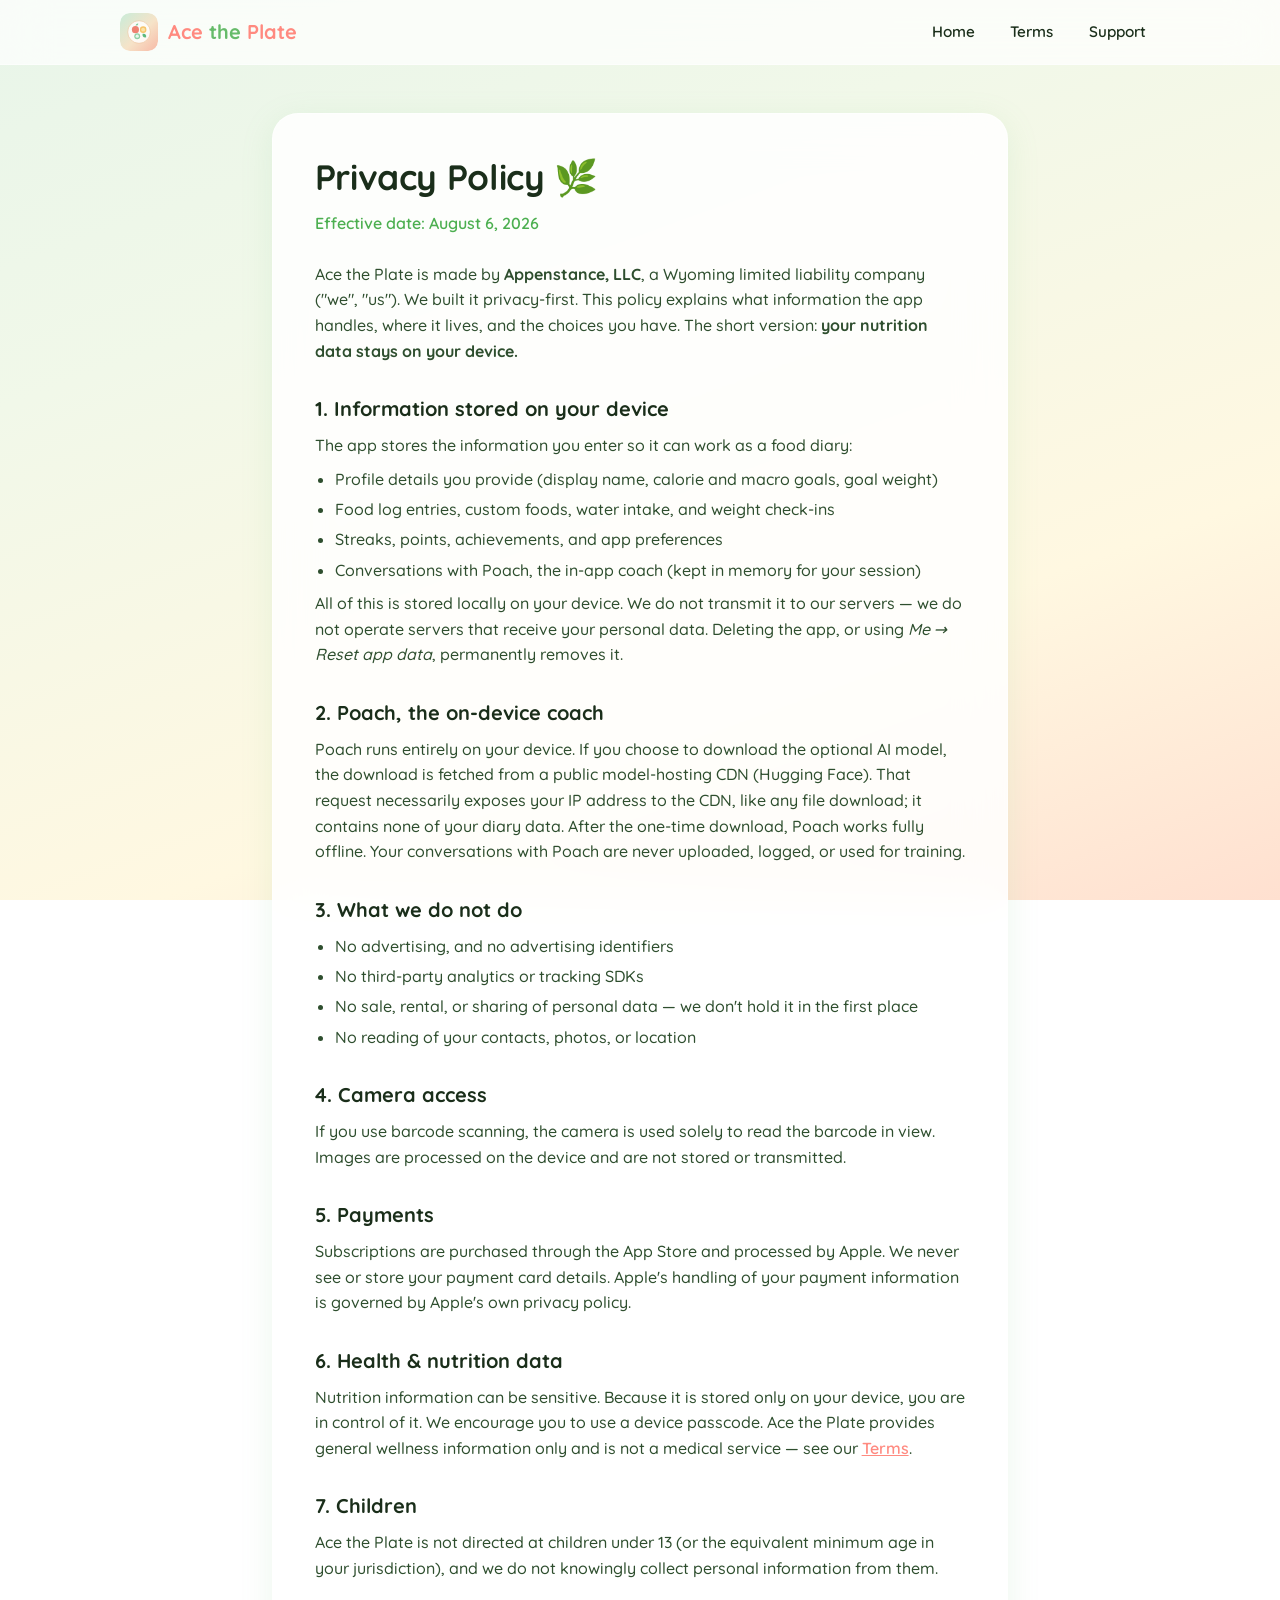
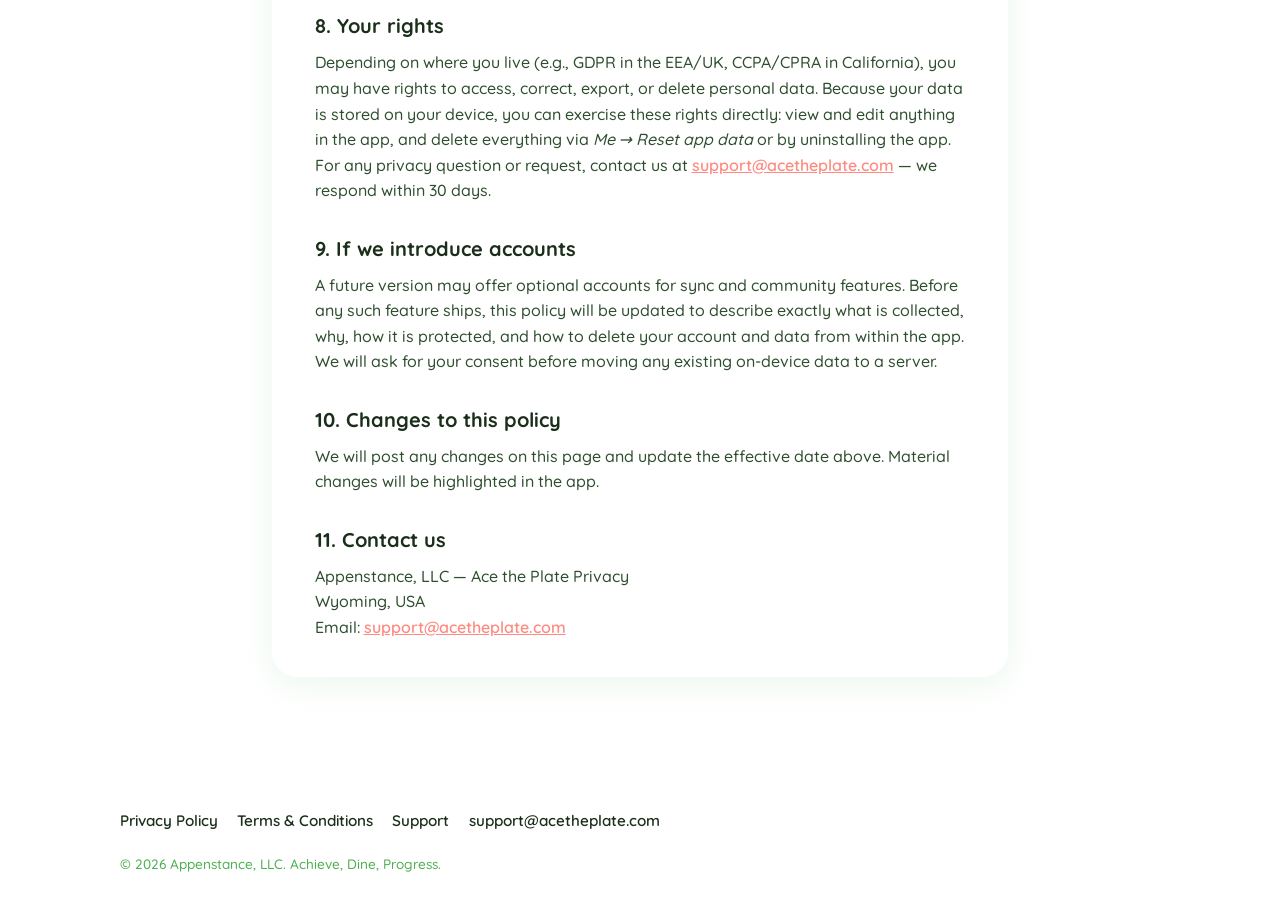
==== privacy.html @ fb05ac9e "Ace the Plate landing site + GitHub Pages deploy Landing page, Privacy Policy, Terms & Conditions, a" ====
<!doctype html>
<html lang="en">
<head>
  <meta charset="UTF-8" />
  <meta
    http-equiv="Content-Security-Policy"
    content="default-src 'self'; style-src 'self' 'unsafe-inline'; img-src 'self' data:; font-src 'self'; connect-src 'none'; script-src 'none'; base-uri 'self'; form-action 'self'; object-src 'none'"
  />
  <meta name="referrer" content="no-referrer" />
  <meta name="viewport" content="width=device-width, initial-scale=1.0" />
  <title>Privacy Policy — Ace the Plate</title>
  <meta name="description" content="Privacy Policy for Ace the Plate. Your nutrition data stays on your device." />
  <link rel="icon" type="image/svg+xml" href="icon.svg" />
  <link rel="stylesheet" href="styles.css" />
</head>
<body>
  <header class="site">
    <div class="wrap">
      <a class="brand" href="index.html">
        <img src="icon.svg" alt="" width="38" height="38" />
        <span><span class="word-ace">Ace</span> <span class="word-the">the</span> <span class="word-ace">Plate</span></span>
      </a>
      <nav class="site-nav" aria-label="Site">
        <a href="index.html">Home</a>
        <a href="terms.html">Terms</a>
        <a href="support.html">Support</a>
      </nav>
    </div>
  </header>

  <main class="legal wrap wrap-narrow">
    <div class="glass-card">
      <h1>Privacy Policy 🌿</h1>
      <p class="updated">Effective date: August 6, 2026</p>

      <p>
        Ace the Plate is made by <strong>Appenstance, LLC</strong>, a Wyoming limited liability company
        ("we", "us"). We built it privacy-first. This policy explains what information the app handles,
        where it lives, and the choices you have. The short version:
        <strong>your nutrition data stays on your device.</strong>
      </p>

      <h2>1. Information stored on your device</h2>
      <p>The app stores the information you enter so it can work as a food diary:</p>
      <ul>
        <li>Profile details you provide (display name, calorie and macro goals, goal weight)</li>
        <li>Food log entries, custom foods, water intake, and weight check-ins</li>
        <li>Streaks, points, achievements, and app preferences</li>
        <li>Conversations with Poach, the in-app coach (kept in memory for your session)</li>
      </ul>
      <p>
        All of this is stored locally on your device. We do not transmit it to our servers — we do not
        operate servers that receive your personal data. Deleting the app, or using
        <em>Me → Reset app data</em>, permanently removes it.
      </p>

      <h2>2. Poach, the on-device coach</h2>
      <p>
        Poach runs entirely on your device. If you choose to download the optional AI model, the download
        is fetched from a public model-hosting CDN (Hugging Face). That request necessarily exposes your
        IP address to the CDN, like any file download; it contains none of your diary data. After the
        one-time download, Poach works fully offline. Your conversations with Poach are never uploaded,
        logged, or used for training.
      </p>

      <h2>3. What we do not do</h2>
      <ul>
        <li>No advertising, and no advertising identifiers</li>
        <li>No third-party analytics or tracking SDKs</li>
        <li>No sale, rental, or sharing of personal data — we don't hold it in the first place</li>
        <li>No reading of your contacts, photos, or location</li>
      </ul>

      <h2>4. Camera access</h2>
      <p>
        If you use barcode scanning, the camera is used solely to read the barcode in view. Images are
        processed on the device and are not stored or transmitted.
      </p>

      <h2>5. Payments</h2>
      <p>
        Subscriptions are purchased through the App Store and processed by Apple. We never see or store
        your payment card details. Apple's handling of your payment information is governed by Apple's
        own privacy policy.
      </p>

      <h2>6. Health &amp; nutrition data</h2>
      <p>
        Nutrition information can be sensitive. Because it is stored only on your device, you are in
        control of it. We encourage you to use a device passcode. Ace the Plate provides general wellness
        information only and is not a medical service — see our <a href="terms.html">Terms</a>.
      </p>

      <h2>7. Children</h2>
      <p>
        Ace the Plate is not directed at children under 13 (or the equivalent minimum age in your
        jurisdiction), and we do not knowingly collect personal information from them.
      </p>

      <h2>8. Your rights</h2>
      <p>
        Depending on where you live (e.g., GDPR in the EEA/UK, CCPA/CPRA in California), you may have
        rights to access, correct, export, or delete personal data. Because your data is stored on your
        device, you can exercise these rights directly: view and edit anything in the app, and delete
        everything via <em>Me → Reset app data</em> or by uninstalling the app. For any privacy question
        or request, contact us at
        <a href="mailto:support@acetheplate.com">support@acetheplate.com</a> — we respond within 30 days.
      </p>

      <h2>9. If we introduce accounts</h2>
      <p>
        A future version may offer optional accounts for sync and community features. Before any such
        feature ships, this policy will be updated to describe exactly what is collected, why, how it is
        protected, and how to delete your account and data from within the app. We will ask for your
        consent before moving any existing on-device data to a server.
      </p>

      <h2>10. Changes to this policy</h2>
      <p>
        We will post any changes on this page and update the effective date above. Material changes will
        be highlighted in the app.
      </p>

      <h2>11. Contact us</h2>
      <p>
        Appenstance, LLC — Ace the Plate Privacy<br />
        Wyoming, USA<br />
        Email: <a href="mailto:support@acetheplate.com">support@acetheplate.com</a>
      </p>
    </div>
  </main>

  <footer class="site">
    <div class="wrap">
      <nav aria-label="Legal">
        <a href="privacy.html">Privacy Policy</a>
        <a href="terms.html">Terms &amp; Conditions</a>
        <a href="support.html">Support</a>
        <a href="mailto:support@acetheplate.com">support@acetheplate.com</a>
      </nav>
      <p class="fine">© 2026 Appenstance, LLC. Achieve, Dine, Progress.</p>
    </div>
  </footer>
</body>
</html>
---- styles.css ----
/* Ace the Plate — marketing site, exact app design tokens (docs/DESIGN_SYSTEM.md) */

@font-face {
  font-family: "Quicksand";
  font-style: normal;
  font-weight: 300 700;
  font-display: swap;
  src: url("fonts/quicksand-latin-var.woff2") format("woff2");
}

@font-face {
  font-family: "Fraunces";
  font-style: normal;
  font-weight: 100 900;
  font-display: swap;
  src: url("fonts/fraunces-latin-var.woff2") format("woff2");
}

:root {
  --coral: #ff8a80;
  --coral-deep: #ff7a70;
  --coral-soft: #ffab91;
  --sage: #66bb6a;
  --sage-light: #81c784;
  --ink: #1a2e1a;
  --leaf: #4caf50;
  --glass: rgba(255, 255, 255, 0.85);
  --glass-border: rgba(255, 255, 255, 0.5);
  --shadow: 0 8px 32px rgba(129, 199, 132, 0.15);
  --glow: 0 12px 34px -10px rgba(255, 138, 128, 0.45);
  --radius-card: 26px;
}

* {
  margin: 0;
  padding: 0;
  box-sizing: border-box;
}

html {
  scroll-behavior: smooth;
}

body {
  font-family: "Quicksand", ui-rounded, "SF Pro Rounded", system-ui, sans-serif;
  color: var(--ink);
  background: linear-gradient(160deg, #e8f5e9 0%, #f1f8e9 30%, #fff8e1 70%, #ffe0d0 100%);
  background-attachment: fixed;
  min-height: 100vh;
  -webkit-font-smoothing: antialiased;
  line-height: 1.6;
}

.wrap {
  max-width: 68rem;
  margin: 0 auto;
  padding: 0 1.5rem;
}

.wrap-narrow {
  max-width: 46rem;
}

/* ---------- Header ---------- */
header.site {
  position: sticky;
  top: 0;
  z-index: 20;
  backdrop-filter: blur(24px);
  -webkit-backdrop-filter: blur(24px);
  background: rgba(255, 255, 255, 0.72);
  border-bottom: 1px solid var(--glass-border);
}

header.site .wrap {
  display: flex;
  align-items: center;
  justify-content: space-between;
  padding-top: 0.8rem;
  padding-bottom: 0.8rem;
  gap: 1rem;
}

.brand {
  display: flex;
  align-items: center;
  gap: 0.6rem;
  text-decoration: none;
  font-weight: 700;
  font-size: 1.25rem;
}

.brand img {
  width: 38px;
  height: 38px;
  border-radius: 10px;
}

.brand .word-ace { color: var(--coral); }
.brand .word-the { color: var(--sage); }

nav.site-nav {
  display: flex;
  gap: 0.4rem;
  flex-wrap: wrap;
}

nav.site-nav a {
  text-decoration: none;
  color: var(--ink);
  font-weight: 600;
  font-size: 0.95rem;
  padding: 0.45rem 0.9rem;
  border-radius: 999px;
  transition: background 0.2s;
}

nav.site-nav a:hover {
  background: rgba(255, 255, 255, 0.85);
}

nav.site-nav a.cta {
  background: var(--coral);
  color: #fff;
  box-shadow: var(--glow);
}

nav.site-nav a.cta:hover {
  background: var(--coral-deep);
}

/* ---------- Hero ---------- */
.hero {
  text-align: center;
  padding: 4.5rem 0 3rem;
  position: relative;
  overflow: hidden;
}

.hero .plate {
  width: 148px;
  height: 148px;
  margin: 0 auto 1.6rem;
  border-radius: 50%;
  background: var(--glass);
  backdrop-filter: blur(24px);
  border: 2px solid #ffe082;
  box-shadow: var(--shadow);
  display: grid;
  grid-template-columns: repeat(2, auto);
  place-content: center;
  place-items: center;
  font-size: 2.2rem;
  line-height: 1.1;
  overflow: hidden;
}

.hero h1 {
  font-size: clamp(2.6rem, 7vw, 4rem);
  font-weight: 700;
  letter-spacing: -0.02em;
  line-height: 1.05;
}

.hero h1 .ace { color: var(--coral); }
.hero h1 .the { color: var(--sage); }

.hero .slogan {
  margin-top: 1rem;
  font-weight: 700;
  letter-spacing: 0.18em;
  color: var(--ink);
}

.hero .sub {
  margin-top: 0.4rem;
  font-weight: 600;
  letter-spacing: 0.12em;
  font-size: 0.85rem;
  color: var(--leaf);
}

.hero p.lede {
  max-width: 34rem;
  margin: 1.4rem auto 0;
  font-size: 1.2rem;
  font-weight: 500;
  color: var(--leaf);
}

.floaty { animation: floaty 6s ease-in-out infinite; display: inline-block; }
.floaty-slow { animation: floaty 9s ease-in-out infinite; display: inline-block; }

@keyframes floaty {
  0%, 100% { transform: translateY(0); }
  50% { transform: translateY(-9px); }
}

/* ---------- Buttons ---------- */
.btn-coral {
  display: inline-block;
  background: linear-gradient(120deg, var(--coral) 0%, var(--coral-soft) 100%);
  color: #fff;
  font-weight: 700;
  font-size: 1.1rem;
  text-decoration: none;
  padding: 1rem 2.4rem;
  border-radius: 999px;
  box-shadow: var(--glow);
  transition: transform 0.15s;
}

.btn-coral:active { transform: scale(0.97); }

.btn-outline {
  display: inline-block;
  border: 1.5px solid var(--coral);
  color: var(--coral);
  font-weight: 700;
  text-decoration: none;
  padding: 0.9rem 2rem;
  border-radius: 999px;
  background: rgba(255, 255, 255, 0.5);
}

.store-note {
  margin-top: 0.9rem;
  font-size: 0.9rem;
  font-weight: 600;
  color: var(--leaf);
}

/* ---------- Cards ---------- */
.glass-card {
  background: var(--glass);
  backdrop-filter: blur(24px);
  -webkit-backdrop-filter: blur(24px);
  border: 1px solid var(--glass-border);
  border-radius: var(--radius-card);
  box-shadow: var(--shadow);
  padding: 1.6rem;
}

.grid-3 {
  display: grid;
  grid-template-columns: repeat(auto-fit, minmax(15rem, 1fr));
  gap: 1.25rem;
  margin-top: 2rem;
}

.feature .emoji {
  width: 58px;
  height: 58px;
  border-radius: 50%;
  display: grid;
  place-items: center;
  font-size: 1.8rem;
  margin-bottom: 0.9rem;
}

.tint-mint { background: linear-gradient(160deg, #c8e6c9, #e8f5e9); }
.tint-coral { background: linear-gradient(160deg, #ffab91, #ffc4b5); }
.tint-butter { background: linear-gradient(160deg, #ffe082, #ffecb3); }
.tint-blossom { background: linear-gradient(160deg, #f8bbd9, #fce4ef); }

.feature h3 {
  font-size: 1.15rem;
  margin-bottom: 0.35rem;
}

.feature p {
  font-weight: 500;
  color: var(--leaf);
  font-size: 0.97rem;
}

/* ---------- Sections ---------- */
section.block { padding: 3rem 0; }

section.block h2 {
  font-size: 2rem;
  text-align: center;
  letter-spacing: -0.01em;
}

section.block .kicker {
  display: block;
  text-align: center;
  color: var(--coral);
  font-weight: 700;
  letter-spacing: 0.14em;
  font-size: 0.8rem;
  margin-bottom: 0.5rem;
}

/* ---------- Pricing ---------- */
.price-card {
  max-width: 30rem;
  margin: 2rem auto 0;
  text-align: center;
  position: relative;
  overflow: hidden;
}

.price-card .price {
  font-family: "Fraunces", Georgia, serif;
  font-size: 4rem;
  color: var(--coral);
  font-weight: 600;
  line-height: 1;
}

.price-card .per {
  color: var(--leaf);
  font-weight: 600;
}

.price-card ul {
  list-style: none;
  margin: 1.4rem 0;
  text-align: left;
  display: inline-block;
}

.price-card li {
  font-weight: 600;
  padding: 0.28rem 0;
}

.price-card li::before {
  content: "✓";
  display: inline-grid;
  place-items: center;
  width: 1.35rem;
  height: 1.35rem;
  margin-right: 0.55rem;
  border-radius: 50%;
  background: #c8e6c9;
  color: #2e7d32;
  font-size: 0.8rem;
}

.compare {
  font-size: 0.95rem;
  font-weight: 600;
  color: var(--leaf);
}

.compare s { opacity: 0.7; }

/* ---------- Legal pages ---------- */
.legal {
  padding: 3rem 0 4rem;
}

.legal .glass-card {
  padding: 2.2rem clamp(1.4rem, 4vw, 2.6rem);
}

.legal h1 {
  font-size: 2.2rem;
  letter-spacing: -0.01em;
  margin-bottom: 0.3rem;
}

.legal .updated {
  color: var(--leaf);
  font-weight: 600;
  margin-bottom: 1.6rem;
}

.legal h2 {
  font-size: 1.25rem;
  margin: 1.8rem 0 0.5rem;
}

.legal p, .legal li {
  font-weight: 500;
  color: #2e4e2e;
}

.legal ul { padding-left: 1.3rem; margin: 0.5rem 0; }

.legal li { margin: 0.3rem 0; }

.legal a { color: var(--coral); font-weight: 600; }

.legal .note {
  background: linear-gradient(120deg, #fff6dc, #ffecb3);
  border-radius: 18px;
  padding: 0.9rem 1.2rem;
  font-weight: 600;
  margin: 1rem 0;
}

/* ---------- FAQ ---------- */
details {
  background: var(--glass);
  border: 1px solid var(--glass-border);
  border-radius: 20px;
  box-shadow: var(--shadow);
  padding: 1rem 1.3rem;
  margin: 0.8rem 0;
}

details summary {
  font-weight: 700;
  cursor: pointer;
  list-style: none;
}

details summary::after {
  content: "＋";
  float: right;
  color: var(--coral);
  font-weight: 700;
}

details[open] summary::after { content: "－"; }

details p {
  margin-top: 0.6rem;
  font-weight: 500;
  color: #2e4e2e;
}

/* ---------- Footer ---------- */
footer.site {
  margin-top: 2rem;
  backdrop-filter: blur(24px);
  background: rgba(255, 255, 255, 0.6);
  border-top: 1px solid var(--glass-border);
  padding: 2.2rem 0 2.6rem;
}

footer.site .wrap {
  display: flex;
  flex-wrap: wrap;
  gap: 1.2rem;
  align-items: center;
  justify-content: space-between;
}

footer.site nav {
  display: flex;
  gap: 1.2rem;
  flex-wrap: wrap;
}

footer.site a {
  color: var(--ink);
  font-weight: 600;
  text-decoration: none;
  font-size: 0.95rem;
}

footer.site a:hover { color: var(--coral); }

footer.site .fine {
  width: 100%;
  font-size: 0.85rem;
  font-weight: 500;
  color: var(--leaf);
}

@media (max-width: 640px) {
  header.site .wrap { flex-direction: column; }
}
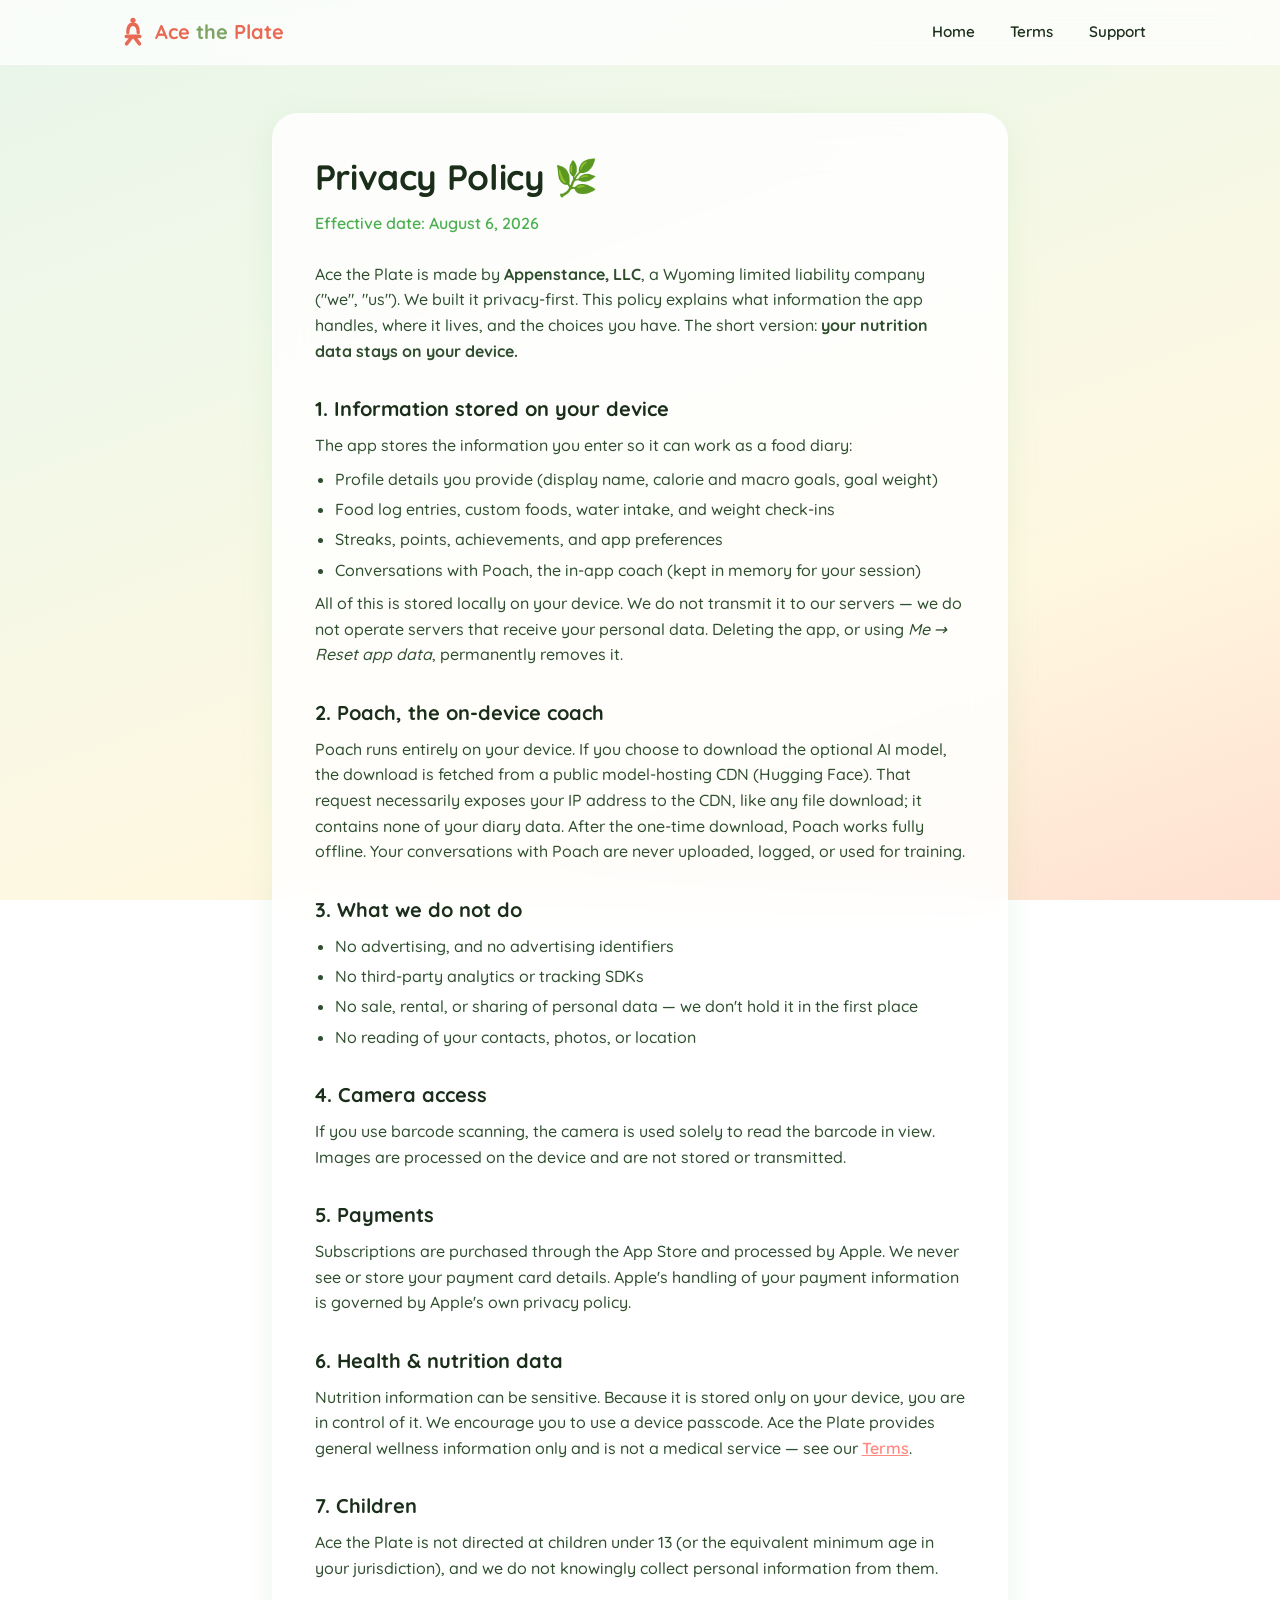
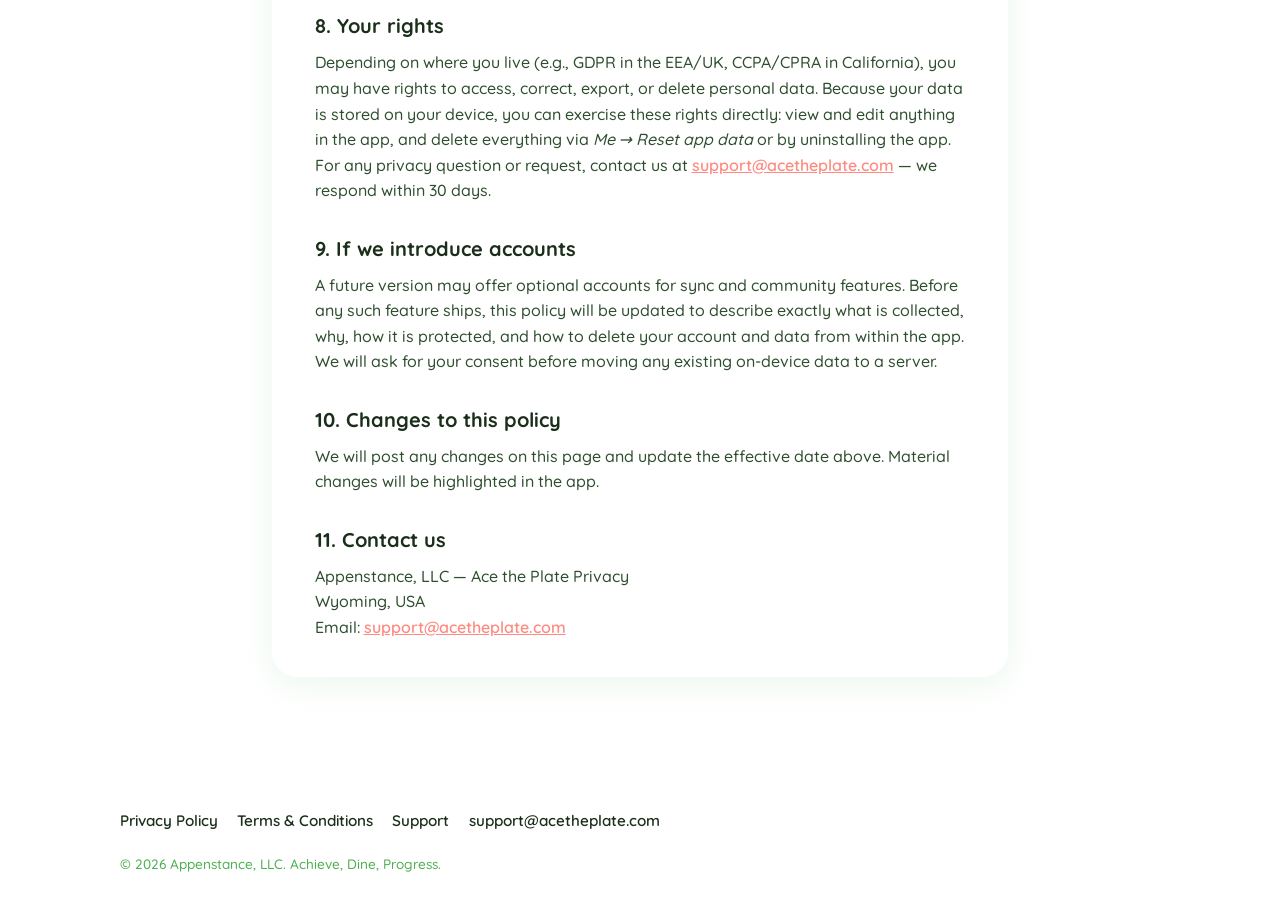
==== commit 0b3123b4: "Real plate art hero + figure-A logo (match app splash) Co-Authored-By: Claude Fable 5 <noreply@anthr" ====
--- a/privacy.html
+++ b/privacy.html
@@ -10,14 +10,27 @@
   <meta name="viewport" content="width=device-width, initial-scale=1.0" />
   <title>Privacy Policy — Ace the Plate</title>
   <meta name="description" content="Privacy Policy for Ace the Plate. Your nutrition data stays on your device." />
-  <link rel="icon" type="image/svg+xml" href="icon.svg" />
+  <link rel="icon" type="image/svg+xml" href="logo-a.svg" />
   <link rel="stylesheet" href="styles.css" />
+  <link rel="canonical" href="https://acetheplate.com/privacy.html" />
+  <meta property="og:type" content="website" />
+  <meta property="og:site_name" content="Ace the Plate" />
+  <meta property="og:title" content="Privacy Policy — Ace the Plate" />
+  <meta property="og:description" content="How Ace the Plate handles your data: your nutrition diary stays on your device. No ads, no trackers." />
+  <meta property="og:url" content="https://acetheplate.com/privacy.html" />
+  <meta property="og:image" content="https://acetheplate.com/og-image.png" />
+  <meta property="og:image:width" content="1200" />
+  <meta property="og:image:height" content="630" />
+  <meta name="twitter:card" content="summary_large_image" />
+  <meta name="twitter:title" content="Privacy Policy — Ace the Plate" />
+  <meta name="twitter:description" content="How Ace the Plate handles your data: your nutrition diary stays on your device. No ads, no trackers." />
+  <meta name="twitter:image" content="https://acetheplate.com/og-image.png" />
 </head>
 <body>
   <header class="site">
     <div class="wrap">
       <a class="brand" href="index.html">
-        <img src="icon.svg" alt="" width="38" height="38" />
+        <img src="logo-a.svg" alt="" width="38" height="38" />
         <span><span class="word-ace">Ace</span> <span class="word-the">the</span> <span class="word-ace">Plate</span></span>
       </a>
       <nav class="site-nav" aria-label="Site">
--- a/styles.css
+++ b/styles.css
@@ -90,14 +90,17 @@
   font-size: 1.25rem;
 }
 
-.brand img {
-  width: 38px;
-  height: 38px;
-  border-radius: 10px;
-}
-
-.brand .word-ace { color: var(--coral); }
-.brand .word-the { color: var(--sage); }
+.brand img,
+.brand .brand-mark {
+  height: 30px;
+  width: auto;
+  border-radius: 0;
+}
+
+/* Two-tone wordmark (green / coral), matching the app splash */
+.wordmark { display: inline; white-space: nowrap; }
+.w-green, .word-the { color: #7ea363; }
+.w-coral, .word-ace { color: #e96a54; }
 
 nav.site-nav {
   display: flex;
@@ -137,33 +140,33 @@
   overflow: hidden;
 }
 
-.hero .plate {
-  width: 148px;
-  height: 148px;
-  margin: 0 auto 1.6rem;
-  border-radius: 50%;
-  background: var(--glass);
-  backdrop-filter: blur(24px);
-  border: 2px solid #ffe082;
-  box-shadow: var(--shadow);
-  display: grid;
-  grid-template-columns: repeat(2, auto);
-  place-content: center;
-  place-items: center;
-  font-size: 2.2rem;
-  line-height: 1.1;
-  overflow: hidden;
-}
-
-.hero h1 {
+/* Real brand plate art, edges softly masked into the wash */
+.hero .hero-plate {
+  width: 300px;
+  max-width: 78vw;
+  height: auto;
+  margin: 0 auto 0.5rem;
+  display: block;
+  -webkit-mask-image: radial-gradient(circle at 50% 50%, #000 56%, transparent 72%);
+  mask-image: radial-gradient(circle at 50% 50%, #000 56%, transparent 72%);
+}
+
+.hero h1.hero-wordmark {
   font-size: clamp(2.6rem, 7vw, 4rem);
   font-weight: 700;
   letter-spacing: -0.02em;
   line-height: 1.05;
-}
-
-.hero h1 .ace { color: var(--coral); }
-.hero h1 .the { color: var(--sage); }
+  display: inline-flex;
+  align-items: center;
+  justify-content: center;
+  gap: 0.05em;
+}
+
+.hero .hero-a {
+  height: 0.92em;
+  width: auto;
+  margin-right: -0.04em;
+}
 
 .hero .slogan {
   margin-top: 1rem;
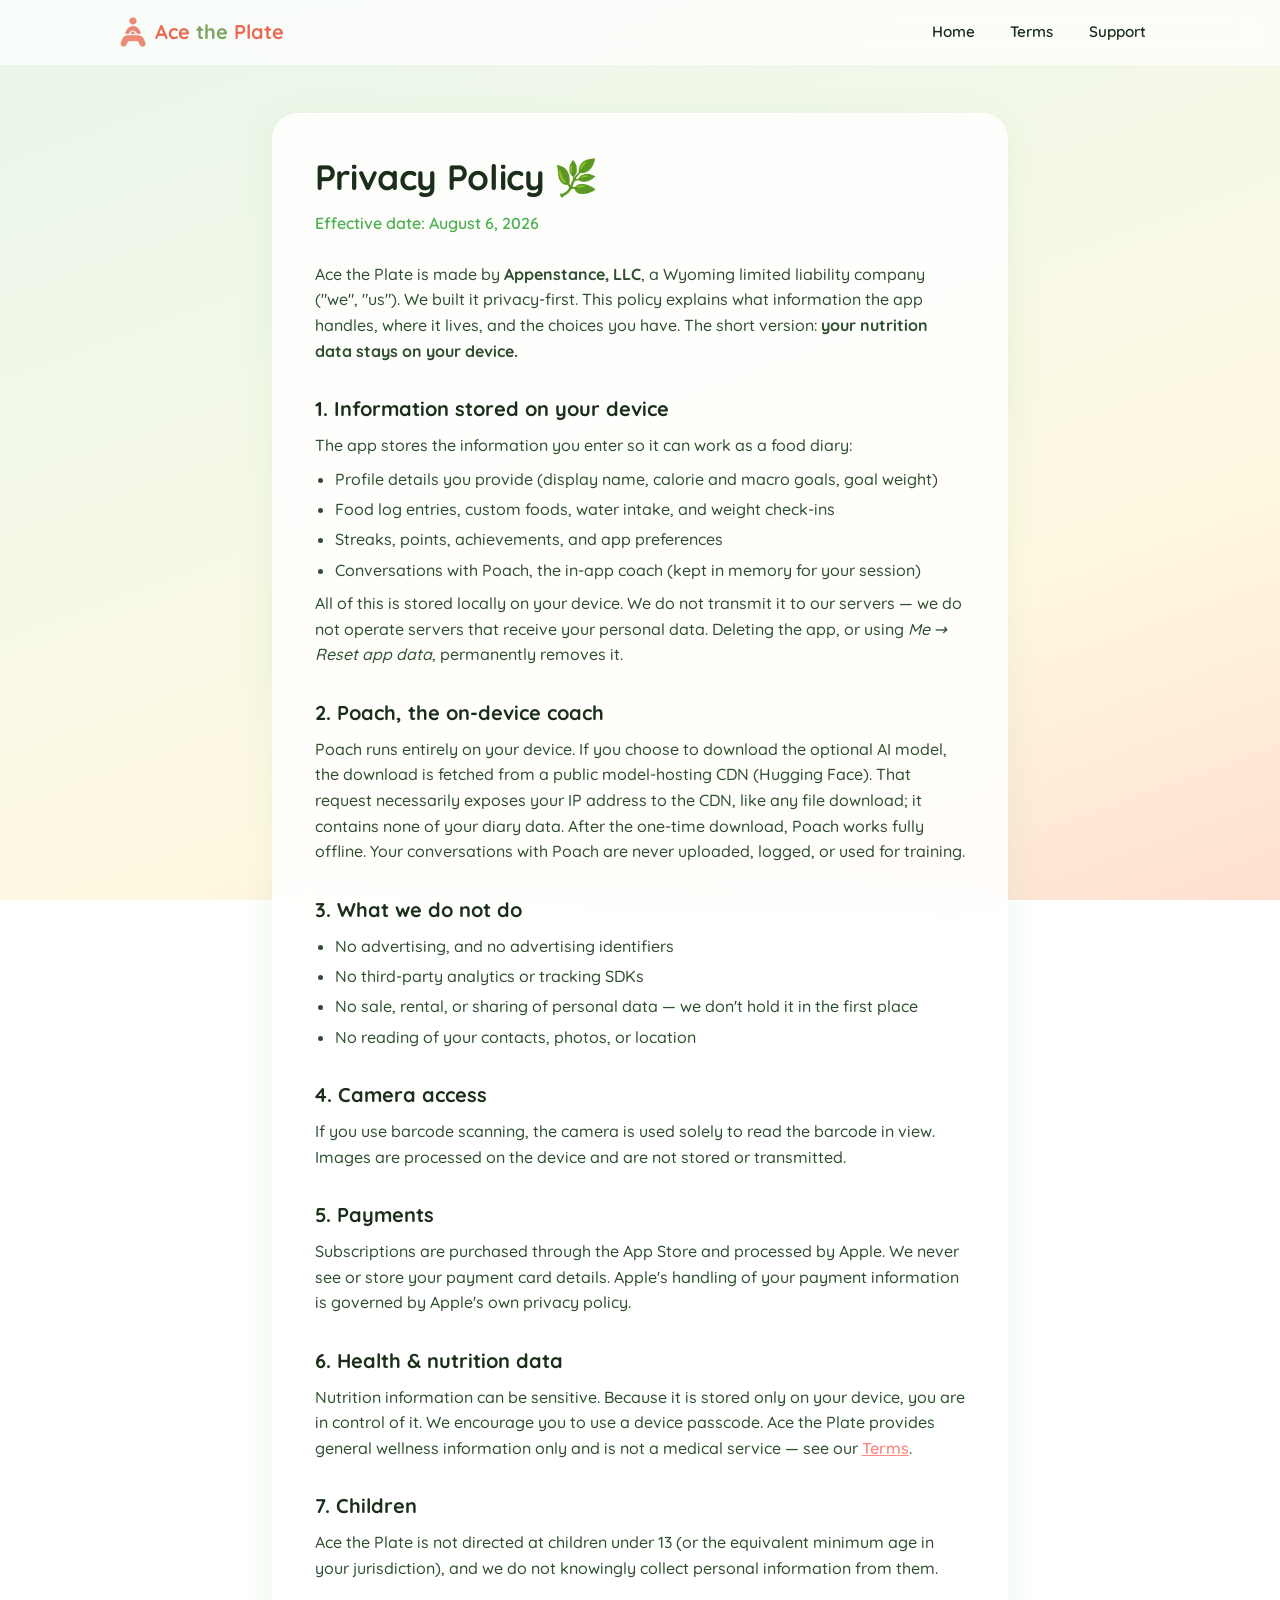
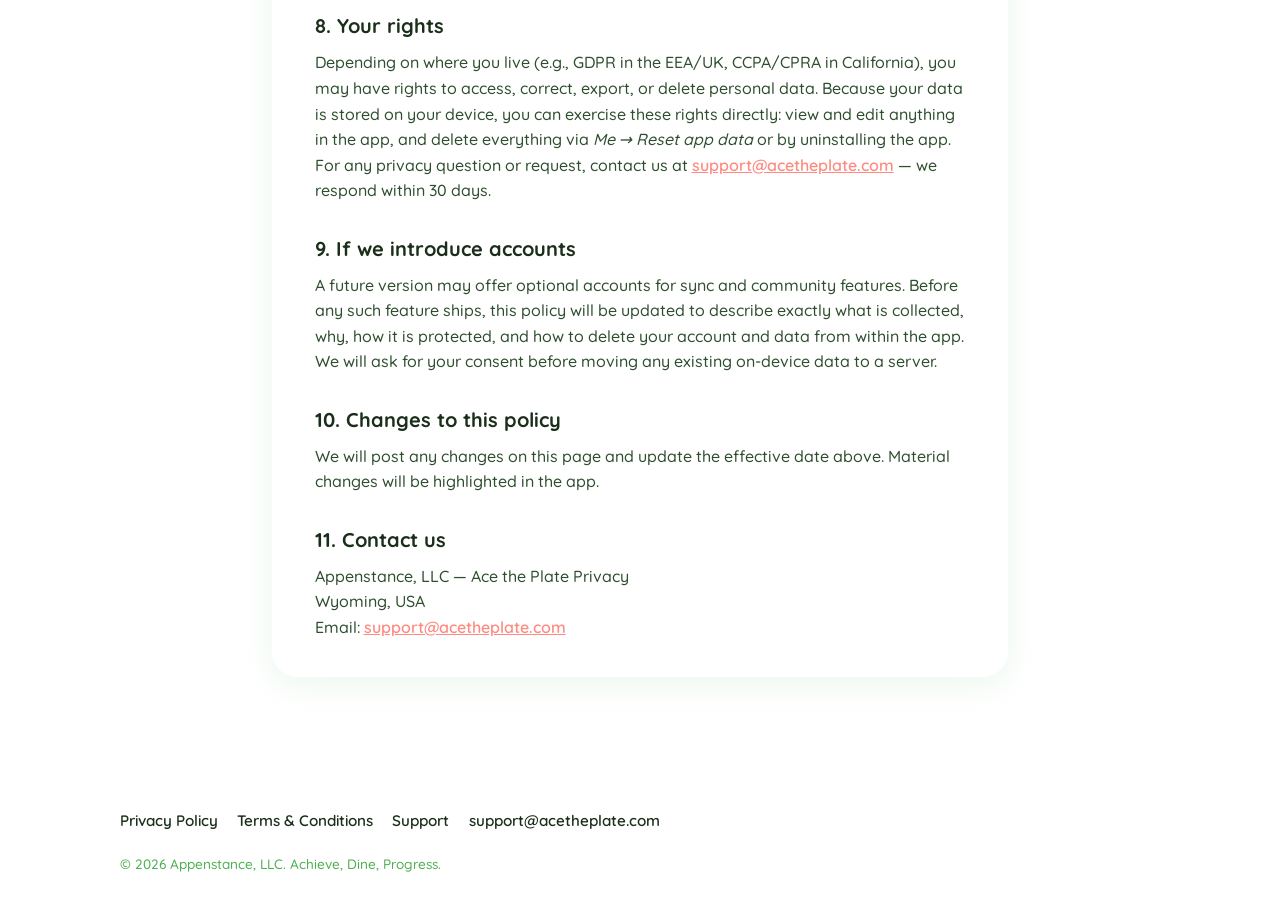
==== commit 34e27faf: "Use the real logo A (pixel-exact from reference) Co-Authored-By: Claude Fable 5 <noreply@anthropic.c" ====
--- a/privacy.html
+++ b/privacy.html
@@ -10,7 +10,7 @@
   <meta name="viewport" content="width=device-width, initial-scale=1.0" />
   <title>Privacy Policy — Ace the Plate</title>
   <meta name="description" content="Privacy Policy for Ace the Plate. Your nutrition data stays on your device." />
-  <link rel="icon" type="image/svg+xml" href="logo-a.svg" />
+  <link rel="icon" type="image/png" href="logo-a.png" />
   <link rel="stylesheet" href="styles.css" />
   <link rel="canonical" href="https://acetheplate.com/privacy.html" />
   <meta property="og:type" content="website" />
@@ -30,7 +30,7 @@
   <header class="site">
     <div class="wrap">
       <a class="brand" href="index.html">
-        <img src="logo-a.svg" alt="" width="38" height="38" />
+        <img src="logo-a.png" alt="" width="38" height="38" />
         <span><span class="word-ace">Ace</span> <span class="word-the">the</span> <span class="word-ace">Plate</span></span>
       </a>
       <nav class="site-nav" aria-label="Site">
